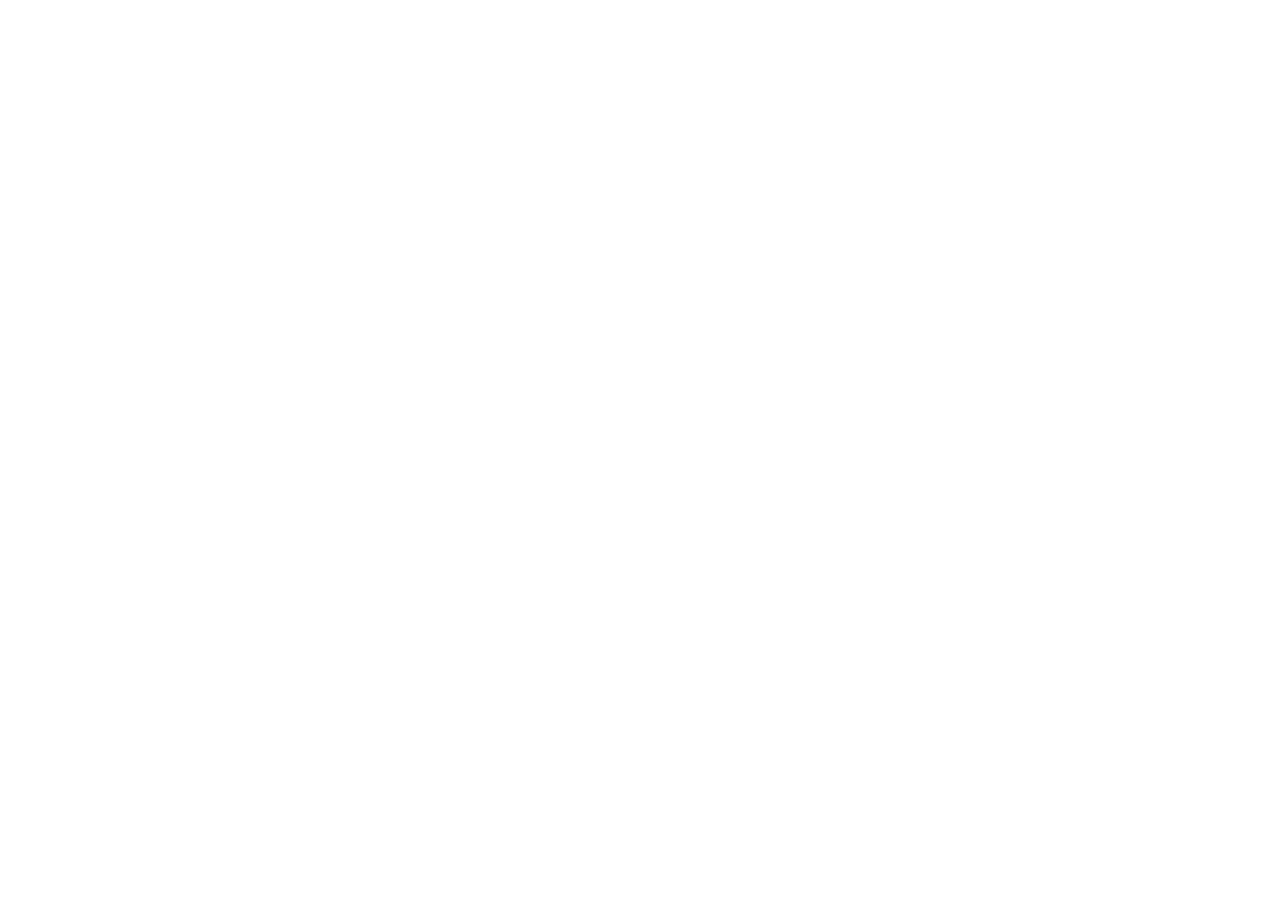
==== index.html @ e2818ad4 "Initial commit" ====
<!DOCTYPE html>
<html lang="en">

<head>
    <meta charset="UTF-8">
    <meta http-equiv="X-UA-Compatible" content="IE=edge">
    <meta name="viewport" content="width=device-width, initial-scale=1.0">
    <link rel="stylesheet" href="./assets/css/reset.css">
    <link rel="stylesheet" href="./assets/css/theme.css">
    <link rel="stylesheet" href="./assets/css/main.css">
    <title>Document</title>
</head>

<body>

</body>

</html>
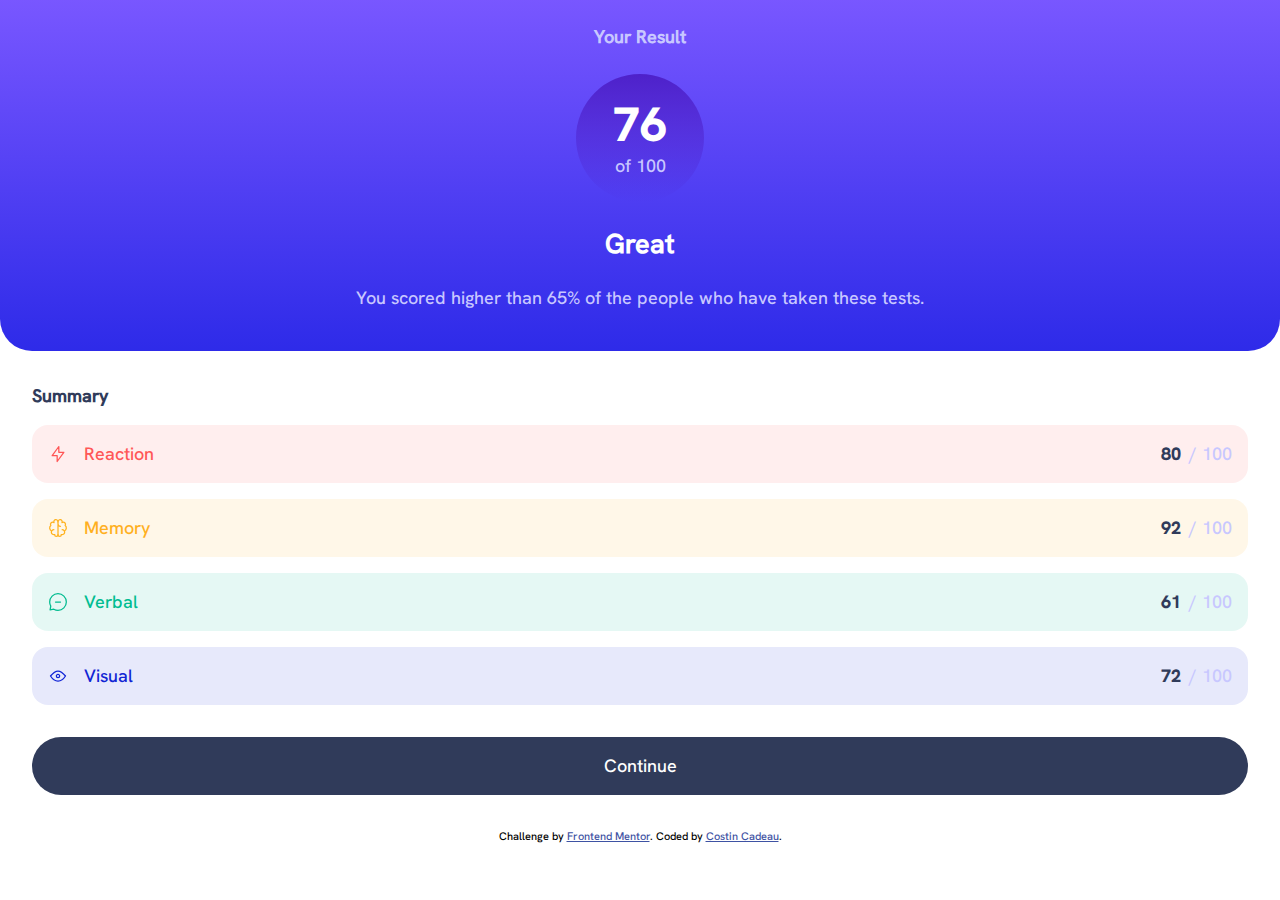
==== commit 6c6c5526: "fix design mobile and wip desktop" ====
--- a/index.html
+++ b/index.html
@@ -1,18 +1,77 @@
 <!DOCTYPE html>
 <html lang="en">
+    <head>
+        <meta charset="UTF-8">
+        <meta http-equiv="X-UA-Compatible" content="IE=edge">
+        <meta name="viewport" content="width=device-width, initial-scale=1.0">
+        <link rel="shortcut icon" href="./assets/images/favicon-32x32.png" type="image/png">
+        <link rel="stylesheet" href="./assets/css/reset.css">
+        <link rel="stylesheet" href="./assets/css/style.css">
+        <title>Frontend Mentor | Results summary component</title>
+    </head>
 
-<head>
-    <meta charset="UTF-8">
-    <meta http-equiv="X-UA-Compatible" content="IE=edge">
-    <meta name="viewport" content="width=device-width, initial-scale=1.0">
-    <link rel="stylesheet" href="./assets/css/reset.css">
-    <link rel="stylesheet" href="./assets/css/theme.css">
-    <link rel="stylesheet" href="./assets/css/main.css">
-    <title>Document</title>
-</head>
+    <body>
+        <main>
+            <div class="resume">
+                <h1 class="resume__title">Your Result</h1>
+                <p class="resume__rating">
+                    <span class="resume__score">76</span>
+                    of 100
+                </p>
+                <h2 class="resume__mention">Great</h2>
+                <p class="resume__desc">
+                    You scored higher than 65% of the people who have taken these tests.
+                </p>
+            </div>
+            <div class="details">
+                <h2 class="details__title">Summary</h2>
+                <ul class="details__list">
+                    <li class="row row--reaction">
+                        <h3 class="row__title">
+                            <img class="row__icon" src="./assets/images/icon-reaction.svg" alt="Icon Reaction">
+                            Reaction
+                        </h3>
+                        <p class="row__rating">
+                            <span class="row__score">80</span> / 100
+                        </p>
+                    </li>
+                    <li class="row row--memory">
+                        <h3 class="row__title">
+                            <img class="row__icon" src="./assets/images/icon-memory.svg" alt="Icon Memory">
+                            Memory
+                        </h3>
+                        <p class="row__rating">
+                            <span class="row__score">92</span> / 100
+                        </p>
+                    </li>
+                    <li class="row row--verbal">
+                        <h3 class="row__title">
+                            <img class="row__icon" src="./assets/images/icon-verbal.svg" alt="Icon Verbal">
+                            Verbal
+                        </h3>
+                        <p class="row__rating">
+                            <span class="row__score">61</span> / 100
+                        </p>
+                    </li>
+                    <li class="row row--visual">
+                        <h3 class="row__title">
+                            <img class="row__icon" src="./assets/images/icon-visual.svg" alt="Icon Visual">
+                            Visual
+                        </h3>
+                        <p class="row__rating">
+                            <span class="row__score">72</span> / 100
+                        </p>
+                    </li>
+                </ul>
 
-<body>
+                <button class="details__btn">Continue</button>
+            </div>
+        </main>
 
-</body>
+        <footer class="attribution">
+            Challenge by <a href="https://www.frontendmentor.io?ref=challenge" target="_blank" rel="noopener noreferrer">Frontend Mentor</a>. 
+            Coded by <a href="https://costincadeau.fr" target="_blank" rel="noopener noreferrer">Costin Cadeau</a>.
+        </footer>
+    </body>
 
 </html>--- a/assets/css/style.css
+++ b/assets/css/style.css
@@ -0,0 +1,172 @@
+@import url("../fonts/fonts.css");
+
+/* ==== GLOBAL VARIABLE ==== */
+:root {
+  /* Colors Primary */
+  --primary-light-red: hsl(0, 100%, 67%);
+  --primary-light-red-transparent: hsla(0, 100%, 67%, 10%);
+  --primary-orange-yellow: hsl(39, 100%, 56%);
+  --primary-orange-yellow-transparent: hsla(39, 100%, 56%, 10%);
+  --primary-green-teal: hsl(166, 100%, 37%);
+  --primary-green-teal-transparent: hsla(166, 100%, 37%, 10%);
+  --primary-cobalt-blue: hsl(234, 85%, 45%);
+  --primary-cobalt-blue-transparent: hsla(234, 85%, 45%, 10%);
+
+  /* Colors Neutral */
+  --neutral-white: hsl(0, 0%, 100%);
+  --neutral-pale-blue: hsl(221, 100%, 96%);
+  --neutral-light-lavender: hsl(241, 100%, 89%);
+  --neutral-gray-blue: hsl(224, 30%, 27%);
+
+  /* Gradients */
+  --gradient-resume-background:linear-gradient(180deg, hsl(252, 100%, 67%), hsl(241, 81%, 54%));
+  --gradient-resume-score:linear-gradient(180deg, hsla(256, 72%, 46%, 1), hsla(241, 72%, 46%, 0));
+
+  /* Fonts Family */
+  --ff-medium: "Hanken Grotesk Medium";
+  --ff-bold: "Hanken Grotesk Bold";
+  --ff-extra-bold: "Hanken Grotesk ExtraBold";
+
+  /* Fonts Size */
+  --fs-default: 18px;
+}
+
+/* Style Body */
+body {
+  padding-bottom: 2rem;
+  font-family: var(--ff-medium), sans-serif;
+  font-size: var(--fs-default);
+}
+
+/* Style Resume */
+.resume {
+  padding: 1.5rem 2rem;
+  width: 100%;
+  display: flex;
+  flex-direction: column;
+  justify-content: center;
+  align-items: center;
+  gap: 1.5rem;
+  border-radius: 0 0 2rem 2rem;
+  background: var(--gradient-resume-background);
+}
+.resume__title {
+  font-size: 1em;
+  color: var(--neutral-light-lavender);
+}
+.resume__rating {
+  padding: 2rem;
+  width: 128px;
+  height: 128px;
+  display: flex;
+  flex-direction: column;
+  justify-content: center;
+  align-items: center;
+  border-radius: 50%;
+  color: var(--neutral-light-lavender);
+  background: var(--gradient-resume-score);
+}
+.resume__score {
+  font-family: var(--ff-extra-bold);
+  font-size: 3rem;
+  color: var(--neutral-white);
+}
+.resume__mention {
+  color: var(--neutral-white);
+}
+.resume__desc {
+  margin-bottom: 1rem;
+  text-align: center;
+  color: var(--neutral-light-lavender);
+}
+
+/* Style Details */
+.details {
+  padding: 2rem;
+}
+.details__title {
+  margin-bottom: 1rem;
+  font-size: 1em;
+  color: var(--neutral-gray-blue);
+}
+.details__list {
+  width: 100%;
+  display: flex;
+  flex-direction: column;
+  gap: 1rem;
+  list-style: none;
+}
+.details__btn {
+  padding: 1rem;
+  width: 100%;
+  border-radius: 2rem;
+  margin-top: 2rem;
+  color: var(--neutral-white);
+  background: var(--neutral-gray-blue);
+}
+
+/* Style Detail row */
+.row {
+  padding: 1rem;
+  display: flex;
+  justify-content: space-between;
+  border-radius: 1rem;
+}
+.row__title {
+  display: flex;
+  justify-content: center;
+  align-items: center;
+  font-family: var(--ff-medium);
+  font-weight: 300;
+  font-size: 1em;
+}
+.row__icon {
+  margin-right: 1rem;
+}
+.row__rating {
+  display: flex;
+  justify-content: center;
+  align-items: center;
+  color: var(--neutral-light-lavender);
+}
+.row__score {
+  margin-right: 0.5rem;
+  font-family: var(--ff-extra-bold);
+  color: var(--neutral-gray-blue);
+}
+.row--reaction {
+  background: var(--primary-light-red-transparent);
+}
+.row--reaction .row__title {
+  color: var(--primary-light-red);
+}
+.row--memory {
+  background: var(--primary-orange-yellow-transparent);
+}
+.row--memory .row__title {
+  color: var(--primary-orange-yellow);
+}
+.row--verbal {
+  background: var(--primary-green-teal-transparent);
+}
+.row--verbal .row__title {
+  color: var(--primary-green-teal);
+}
+.row--visual {
+  background: var(--primary-cobalt-blue-transparent);
+}
+.row--visual .row__title {
+  color: var(--primary-cobalt-blue);
+}
+
+/* Style Attribution */
+.attribution {
+  font-size: 11px;
+  text-align: center;
+}
+.attribution a {
+  color: hsl(228, 45%, 44%);
+}
+
+/* ==== RESPONSIVE ==== */
+
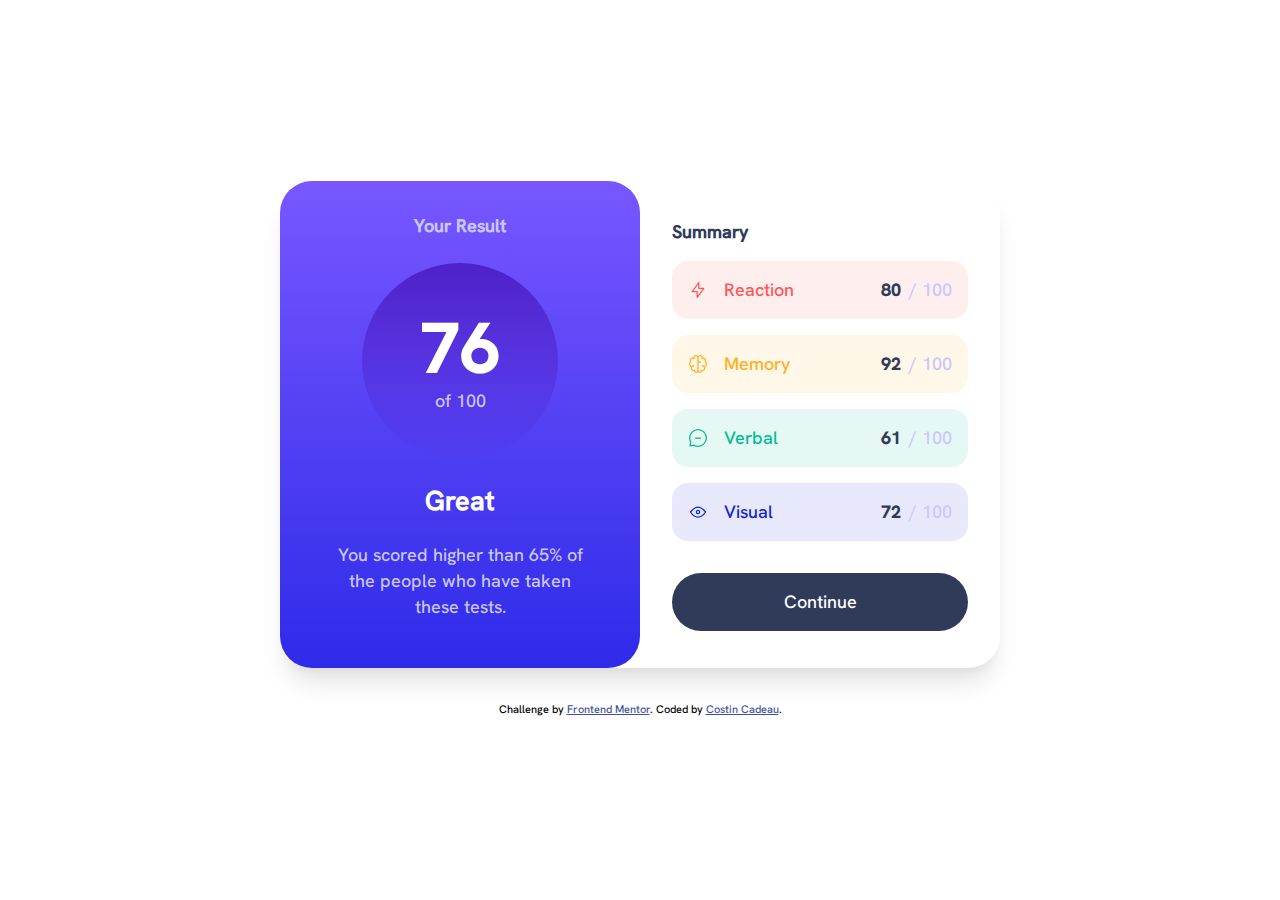
==== commit d5b899d8: "fix design desktop and active, create README.md" ====
--- a/index.html
+++ b/index.html
@@ -11,7 +11,7 @@
     </head>
 
     <body>
-        <main>
+        <main class="main">
             <div class="resume">
                 <h1 class="resume__title">Your Result</h1>
                 <p class="resume__rating">
@@ -69,7 +69,7 @@
         </main>
 
         <footer class="attribution">
-            Challenge by <a href="https://www.frontendmentor.io?ref=challenge" target="_blank" rel="noopener noreferrer">Frontend Mentor</a>. 
+            Challenge by <a href="https://www.frontendmentor.io/challenges/results-summary-component-CE_K6s0maV" target="_blank" rel="noopener noreferrer">Frontend Mentor</a>. 
             Coded by <a href="https://costincadeau.fr" target="_blank" rel="noopener noreferrer">Costin Cadeau</a>.
         </footer>
     </body>
--- a/assets/css/style.css
+++ b/assets/css/style.css
@@ -34,8 +34,22 @@
 /* Style Body */
 body {
   padding-bottom: 2rem;
+  display: flex;
+  flex-direction: column;
+  justify-content: center;
+  align-items: center;
   font-family: var(--ff-medium), sans-serif;
   font-size: var(--fs-default);
+}
+
+/* Style Main */
+.main {
+  max-width: 720px;
+  height: fit-content;
+  display: flex;
+  flex-direction: column;
+  justify-content: center;
+  align-items: center;
 }
 
 /* Style Resume */
@@ -83,6 +97,7 @@
 /* Style Details */
 .details {
   padding: 2rem;
+  width: 100%;
 }
 .details__title {
   margin-bottom: 1rem;
@@ -104,6 +119,9 @@
   color: var(--neutral-white);
   background: var(--neutral-gray-blue);
 }
+.details__btn:hover, .details__btn:focus {
+  background: var(--gradient-resume-background);
+}
 
 /* Style Detail row */
 .row {
@@ -169,4 +187,29 @@
 }
 
 /* ==== RESPONSIVE ==== */
-
+@media screen and (min-width: 640px) {
+  .main {
+    margin: 2rem 0;
+    height: fit-content;
+    flex-direction: row;
+    border-radius: 2rem;
+    box-shadow: 0px 20px 25px -5px rgba(0,0,0,0.1) , 0px 10px 10px -5px rgba(0,0,0,0.04);
+    background: var(--neutral-white);
+  }
+  .resume {
+    padding: 2rem 3rem;
+    width: 50%;
+    border-radius: 2rem;
+  }
+  .resume__rating {
+    width: 196px;
+    height: 196px;
+  }
+  .resume__score {
+    font-size: 4em;
+  }
+  .details {
+    width: 50%;
+    border-radius: 2rem;
+  }
+}
